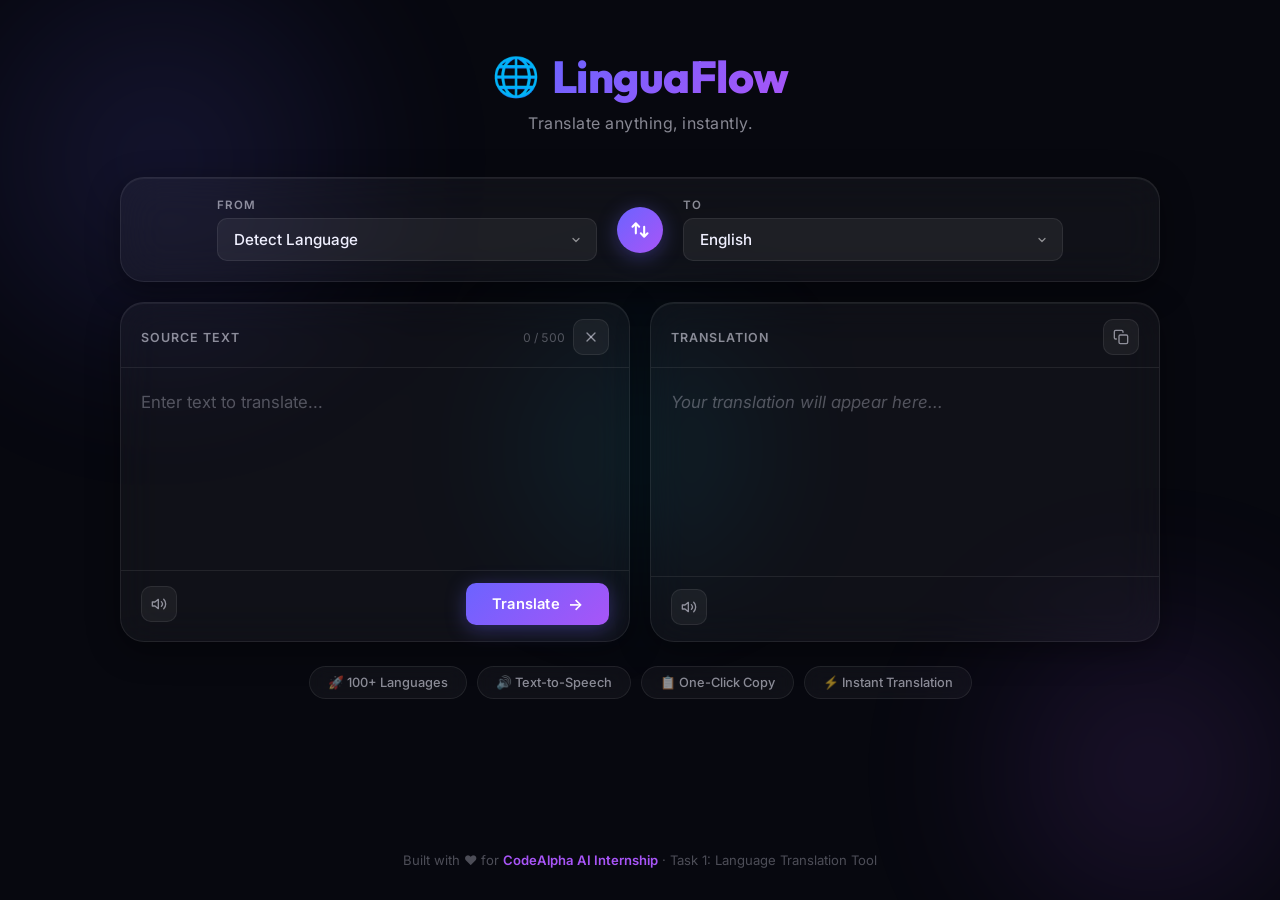
==== index.html @ 526bdebb "feat: Add Language Translation Tool - CodeAlpha AI Internship Task 1 - Beautiful dark UI with glassm" ====
<!DOCTYPE html>
<html lang="en">
<head>
  <meta charset="UTF-8" />
  <meta name="viewport" content="width=device-width, initial-scale=1.0" />
  <title>LinguaFlow – AI Language Translation Tool</title>
  <meta name="description" content="LinguaFlow: A powerful, beautiful AI-powered language translation tool. Translate text between 100+ languages instantly." />
  <link rel="preconnect" href="https://fonts.googleapis.com" />
  <link rel="preconnect" href="https://fonts.gstatic.com" crossorigin />
  <link href="https://fonts.googleapis.com/css2?family=Inter:wght@300;400;500;600;700&family=Outfit:wght@400;600;700;800&display=swap" rel="stylesheet" />
  <link rel="stylesheet" href="index.css" />
</head>
<body>

  <!-- Animated Background -->
  <div class="bg-orbs">
    <div class="orb orb-1"></div>
    <div class="orb orb-2"></div>
    <div class="orb orb-3"></div>
  </div>

  <!-- Header -->
  <header class="header">
    <div class="logo">
      <span class="logo-icon">🌐</span>
      <span class="logo-text">LinguaFlow</span>
    </div>
    <p class="header-tagline">Translate anything, instantly.</p>
  </header>

  <!-- Main App -->
  <main class="app-container">

    <!-- Language Selector Bar -->
    <div class="lang-bar glass-card">
      <div class="lang-select-wrap">
        <label for="sourceLang">From</label>
        <select id="sourceLang" class="lang-select"></select>
      </div>

      <button class="swap-btn" id="swapBtn" title="Swap Languages" aria-label="Swap Languages">
        <svg viewBox="0 0 24 24" fill="none" stroke="currentColor" stroke-width="2.5" stroke-linecap="round" stroke-linejoin="round">
          <path d="M7 16V4m0 0L3 8m4-4l4 4"/>
          <path d="M17 8v12m0 0l4-4m-4 4l-4-4"/>
        </svg>
      </button>

      <div class="lang-select-wrap">
        <label for="targetLang">To</label>
        <select id="targetLang" class="lang-select"></select>
      </div>
    </div>

    <!-- Translation Area -->
    <div class="translation-grid">

      <!-- Source Panel -->
      <div class="panel glass-card" id="sourcePanel">
        <div class="panel-header">
          <span class="panel-label">Source Text</span>
          <div class="panel-actions">
            <span class="char-count" id="charCount">0 / 500</span>
            <button class="icon-btn" id="clearBtn" title="Clear Text" aria-label="Clear text">
              <svg viewBox="0 0 24 24" fill="none" stroke="currentColor" stroke-width="2" stroke-linecap="round" stroke-linejoin="round">
                <line x1="18" y1="6" x2="6" y2="18"></line>
                <line x1="6" y1="6" x2="18" y2="18"></line>
              </svg>
            </button>
          </div>
        </div>
        <textarea
          id="sourceText"
          class="text-area"
          placeholder="Enter text to translate..."
          maxlength="500"
          aria-label="Source text input"
        ></textarea>
        <div class="panel-footer">
          <button class="icon-btn tts-btn" id="sourceTts" title="Listen (Source)" aria-label="Listen to source text">
            <svg viewBox="0 0 24 24" fill="none" stroke="currentColor" stroke-width="2" stroke-linecap="round" stroke-linejoin="round">
              <polygon points="11 5 6 9 2 9 2 15 6 15 11 19 11 5"></polygon>
              <path d="M15.54 8.46a5 5 0 0 1 0 7.07"></path>
              <path d="M19.07 4.93a10 10 0 0 1 0 14.14"></path>
            </svg>
          </button>
          <button class="translate-btn" id="translateBtn">
            <span class="btn-text">Translate</span>
            <span class="btn-icon">→</span>
          </button>
        </div>
      </div>

      <!-- Target Panel -->
      <div class="panel glass-card" id="targetPanel">
        <div class="panel-header">
          <span class="panel-label">Translation</span>
          <div class="panel-actions">
            <button class="icon-btn copy-btn" id="copyBtn" title="Copy Translation" aria-label="Copy translated text">
              <svg id="copyIcon" viewBox="0 0 24 24" fill="none" stroke="currentColor" stroke-width="2" stroke-linecap="round" stroke-linejoin="round">
                <rect x="9" y="9" width="13" height="13" rx="2" ry="2"></rect>
                <path d="M5 15H4a2 2 0 0 1-2-2V4a2 2 0 0 1 2-2h9a2 2 0 0 1 2 2v1"></path>
              </svg>
            </button>
          </div>
        </div>
        <div class="text-area output-area" id="outputText" aria-label="Translated text output" aria-live="polite">
          <span class="placeholder-text">Your translation will appear here...</span>
        </div>
        <div class="panel-footer">
          <button class="icon-btn tts-btn" id="targetTts" title="Listen (Translation)" aria-label="Listen to translated text">
            <svg viewBox="0 0 24 24" fill="none" stroke="currentColor" stroke-width="2" stroke-linecap="round" stroke-linejoin="round">
              <polygon points="11 5 6 9 2 9 2 15 6 15 11 19 11 5"></polygon>
              <path d="M15.54 8.46a5 5 0 0 1 0 7.07"></path>
              <path d="M19.07 4.93a10 10 0 0 1 0 14.14"></path>
            </svg>
          </button>
          <div class="status-badge" id="statusBadge" style="display:none;">
            <span class="status-dot"></span>
            <span id="statusText">Powered by MyMemory API</span>
          </div>
        </div>
      </div>

    </div>

    <!-- Loading Overlay -->
    <div class="loading-bar-wrap" id="loadingBar" style="display:none;" aria-hidden="true">
      <div class="loading-bar-inner"></div>
    </div>

    <!-- Error Toast -->
    <div class="toast" id="toast" role="alert" aria-live="assertive"></div>

    <!-- Feature Pills -->
    <div class="feature-pills">
      <span class="pill">🚀 100+ Languages</span>
      <span class="pill">🔊 Text-to-Speech</span>
      <span class="pill">📋 One-Click Copy</span>
      <span class="pill">⚡ Instant Translation</span>
    </div>

  </main>

  <!-- Footer -->
  <footer class="footer">
    <p>Built with ❤️ for <strong>CodeAlpha AI Internship</strong> · Task 1: Language Translation Tool</p>
  </footer>

  <script src="app.js"></script>
</body>
</html>
---- index.css ----
/* ============================================================
   LinguaFlow – Language Translation Tool
   CodeAlpha AI Internship · Task 1
   ============================================================ */

/* ---------- Design Tokens ---------- */
:root {
  --bg-primary: #07080f;
  --bg-secondary: #0d0f1a;
  --glass-bg: rgba(255, 255, 255, 0.04);
  --glass-border: rgba(255, 255, 255, 0.08);
  --glass-hover: rgba(255, 255, 255, 0.07);

  --accent-1: #6c63ff;
  --accent-2: #a855f7;
  --accent-3: #06b6d4;
  --accent-gradient: linear-gradient(135deg, #6c63ff, #a855f7);

  --text-primary: #f0f0ff;
  --text-secondary: rgba(240, 240, 255, 0.55);
  --text-muted: rgba(240, 240, 255, 0.3);

  --radius-sm: 10px;
  --radius-md: 16px;
  --radius-lg: 24px;
  --radius-xl: 32px;

  --shadow-card: 0 8px 32px rgba(0, 0, 0, 0.4), 0 1px 0 rgba(255,255,255,0.06) inset;
  --shadow-btn: 0 4px 20px rgba(108, 99, 255, 0.35);

  --transition: 0.25s cubic-bezier(0.4, 0, 0.2, 1);
  --font-display: 'Outfit', sans-serif;
  --font-body: 'Inter', sans-serif;
}

/* ---------- Reset & Base ---------- */
*, *::before, *::after {
  box-sizing: border-box;
  margin: 0;
  padding: 0;
}

html {
  scroll-behavior: smooth;
}

body {
  background-color: var(--bg-primary);
  color: var(--text-primary);
  font-family: var(--font-body);
  min-height: 100vh;
  display: flex;
  flex-direction: column;
  overflow-x: hidden;
  position: relative;
}

/* ---------- Animated Background Orbs ---------- */
.bg-orbs {
  position: fixed;
  inset: 0;
  z-index: 0;
  pointer-events: none;
  overflow: hidden;
}

.orb {
  position: absolute;
  border-radius: 50%;
  filter: blur(80px);
  opacity: 0.18;
  animation: float 18s ease-in-out infinite;
}

.orb-1 {
  width: 520px;
  height: 520px;
  background: radial-gradient(circle, #6c63ff, transparent 70%);
  top: -100px;
  left: -100px;
  animation-duration: 20s;
}

.orb-2 {
  width: 420px;
  height: 420px;
  background: radial-gradient(circle, #a855f7, transparent 70%);
  bottom: -80px;
  right: -80px;
  animation-duration: 16s;
  animation-delay: -6s;
}

.orb-3 {
  width: 300px;
  height: 300px;
  background: radial-gradient(circle, #06b6d4, transparent 70%);
  top: 50%;
  left: 50%;
  transform: translate(-50%, -50%);
  animation-duration: 22s;
  animation-delay: -10s;
}

@keyframes float {
  0%, 100% { transform: translateY(0) scale(1); }
  33%       { transform: translateY(-40px) scale(1.06); }
  66%       { transform: translateY(20px) scale(0.96); }
}

/* ---------- Glass Card ---------- */
.glass-card {
  background: var(--glass-bg);
  border: 1px solid var(--glass-border);
  backdrop-filter: blur(20px);
  -webkit-backdrop-filter: blur(20px);
  box-shadow: var(--shadow-card);
  border-radius: var(--radius-lg);
  transition: border-color var(--transition), box-shadow var(--transition);
}

.glass-card:hover {
  border-color: rgba(108, 99, 255, 0.2);
}

/* ---------- Header ---------- */
.header {
  position: relative;
  z-index: 10;
  text-align: center;
  padding: 48px 24px 12px;
}

.logo {
  display: inline-flex;
  align-items: center;
  gap: 12px;
  margin-bottom: 8px;
}

.logo-icon {
  font-size: 2.4rem;
  animation: spin-slow 20s linear infinite;
}

@keyframes spin-slow {
  from { transform: rotate(0deg); }
  to   { transform: rotate(360deg); }
}

.logo-text {
  font-family: var(--font-display);
  font-size: 2.8rem;
  font-weight: 800;
  background: var(--accent-gradient);
  -webkit-background-clip: text;
  -webkit-text-fill-color: transparent;
  background-clip: text;
  letter-spacing: -0.5px;
}

.header-tagline {
  color: var(--text-secondary);
  font-size: 1rem;
  font-weight: 400;
  letter-spacing: 0.5px;
}

/* ---------- App Container ---------- */
.app-container {
  position: relative;
  z-index: 10;
  width: 100%;
  max-width: 1080px;
  margin: 32px auto 0;
  padding: 0 20px 40px;
  display: flex;
  flex-direction: column;
  gap: 20px;
  flex: 1;
}

/* ---------- Language Bar ---------- */
.lang-bar {
  display: flex;
  align-items: center;
  justify-content: center;
  gap: 20px;
  padding: 20px 28px;
}

.lang-select-wrap {
  display: flex;
  flex-direction: column;
  gap: 6px;
  flex: 1;
  max-width: 380px;
}

.lang-select-wrap label {
  font-size: 0.72rem;
  font-weight: 600;
  text-transform: uppercase;
  letter-spacing: 1px;
  color: var(--text-secondary);
}

.lang-select {
  background: rgba(255, 255, 255, 0.06);
  border: 1px solid var(--glass-border);
  border-radius: var(--radius-sm);
  color: var(--text-primary);
  font-family: var(--font-body);
  font-size: 0.95rem;
  font-weight: 500;
  padding: 11px 16px;
  cursor: pointer;
  outline: none;
  transition: border-color var(--transition), background var(--transition);
  appearance: none;
  background-image: url("data:image/svg+xml,%3Csvg xmlns='http://www.w3.org/2000/svg' width='12' height='12' viewBox='0 0 24 24' fill='none' stroke='rgba(255,255,255,0.5)' stroke-width='2.5' stroke-linecap='round' stroke-linejoin='round'%3E%3Cpolyline points='6 9 12 15 18 9'%3E%3C/polyline%3E%3C/svg%3E");
  background-repeat: no-repeat;
  background-position: right 14px center;
  padding-right: 38px;
}

.lang-select:focus {
  border-color: var(--accent-1);
  background: rgba(108, 99, 255, 0.08);
}

.lang-select option {
  background: #1a1b2e;
  color: var(--text-primary);
}

/* ---------- Swap Button ---------- */
.swap-btn {
  width: 46px;
  height: 46px;
  min-width: 46px;
  border-radius: 50%;
  background: var(--accent-gradient);
  border: none;
  cursor: pointer;
  display: flex;
  align-items: center;
  justify-content: center;
  box-shadow: var(--shadow-btn);
  transition: transform var(--transition), box-shadow var(--transition);
  color: #fff;
}

.swap-btn svg {
  width: 20px;
  height: 20px;
}

.swap-btn:hover {
  transform: rotate(180deg) scale(1.1);
  box-shadow: 0 6px 28px rgba(168, 85, 247, 0.5);
}

.swap-btn:active {
  transform: rotate(180deg) scale(0.96);
}

/* ---------- Translation Grid ---------- */
.translation-grid {
  display: grid;
  grid-template-columns: 1fr 1fr;
  gap: 20px;
}

/* ---------- Panel ---------- */
.panel {
  display: flex;
  flex-direction: column;
  min-height: 340px;
}

.panel-header {
  display: flex;
  align-items: center;
  justify-content: space-between;
  padding: 16px 20px 12px;
  border-bottom: 1px solid var(--glass-border);
}

.panel-label {
  font-size: 0.78rem;
  font-weight: 600;
  text-transform: uppercase;
  letter-spacing: 1px;
  color: var(--text-secondary);
}

.panel-actions {
  display: flex;
  align-items: center;
  gap: 8px;
}

.char-count {
  font-size: 0.75rem;
  color: var(--text-muted);
  font-variant-numeric: tabular-nums;
}

/* ---------- Text Areas ---------- */
.text-area {
  flex: 1;
  background: transparent;
  border: none;
  outline: none;
  resize: none;
  color: var(--text-primary);
  font-family: var(--font-body);
  font-size: 1.05rem;
  line-height: 1.7;
  padding: 20px;
  width: 100%;
}

.text-area::placeholder {
  color: var(--text-muted);
}

.output-area {
  display: flex;
  align-items: flex-start;
  overflow-y: auto;
  min-height: 200px;
  word-break: break-word;
  white-space: pre-wrap;
  transition: color var(--transition);
}

.placeholder-text {
  color: var(--text-muted);
  font-style: italic;
}

.output-area.has-text {
  color: var(--text-primary);
}

/* ---------- Panel Footer ---------- */
.panel-footer {
  display: flex;
  align-items: center;
  justify-content: space-between;
  padding: 12px 20px 16px;
  border-top: 1px solid var(--glass-border);
}

/* ---------- Icon Buttons ---------- */
.icon-btn {
  width: 36px;
  height: 36px;
  border-radius: var(--radius-sm);
  background: rgba(255, 255, 255, 0.05);
  border: 1px solid var(--glass-border);
  color: var(--text-secondary);
  cursor: pointer;
  display: flex;
  align-items: center;
  justify-content: center;
  transition: all var(--transition);
}

.icon-btn svg {
  width: 16px;
  height: 16px;
}

.icon-btn:hover {
  background: rgba(108, 99, 255, 0.15);
  border-color: var(--accent-1);
  color: var(--text-primary);
  transform: scale(1.08);
}

.icon-btn:active {
  transform: scale(0.95);
}

.tts-btn.speaking {
  background: rgba(6, 182, 212, 0.2);
  border-color: var(--accent-3);
  color: var(--accent-3);
  animation: pulse-tts 1.2s ease-in-out infinite;
}

@keyframes pulse-tts {
  0%, 100% { box-shadow: 0 0 0 0 rgba(6, 182, 212, 0.4); }
  50%       { box-shadow: 0 0 0 8px rgba(6, 182, 212, 0); }
}

.copy-btn.copied {
  background: rgba(34, 197, 94, 0.2);
  border-color: #22c55e;
  color: #22c55e;
}

/* ---------- Translate Button ---------- */
.translate-btn {
  display: inline-flex;
  align-items: center;
  gap: 8px;
  padding: 11px 26px;
  border-radius: var(--radius-sm);
  background: var(--accent-gradient);
  border: none;
  color: #fff;
  font-family: var(--font-body);
  font-size: 0.92rem;
  font-weight: 600;
  cursor: pointer;
  box-shadow: var(--shadow-btn);
  transition: transform var(--transition), box-shadow var(--transition), opacity var(--transition);
  letter-spacing: 0.2px;
}

.translate-btn:hover:not(:disabled) {
  transform: translateY(-2px);
  box-shadow: 0 8px 28px rgba(108, 99, 255, 0.5);
}

.translate-btn:active:not(:disabled) {
  transform: translateY(0);
}

.translate-btn:disabled {
  opacity: 0.5;
  cursor: not-allowed;
}

.btn-icon {
  font-size: 1rem;
  transition: transform var(--transition);
}

.translate-btn:hover:not(:disabled) .btn-icon {
  transform: translateX(4px);
}

/* ---------- Loading Bar ---------- */
.loading-bar-wrap {
  width: 100%;
  height: 3px;
  background: rgba(255,255,255,0.06);
  border-radius: 99px;
  overflow: hidden;
}

.loading-bar-inner {
  height: 100%;
  width: 30%;
  background: var(--accent-gradient);
  border-radius: 99px;
  animation: loading-slide 1.4s ease-in-out infinite;
}

@keyframes loading-slide {
  0%   { transform: translateX(-100%); }
  100% { transform: translateX(450%); }
}

/* ---------- Toast ---------- */
.toast {
  position: fixed;
  bottom: 32px;
  left: 50%;
  transform: translateX(-50%) translateY(80px);
  background: #1e1f2e;
  border: 1px solid var(--glass-border);
  color: var(--text-primary);
  padding: 13px 24px;
  border-radius: var(--radius-md);
  font-size: 0.9rem;
  font-weight: 500;
  box-shadow: 0 12px 40px rgba(0,0,0,0.5);
  z-index: 999;
  opacity: 0;
  transition: transform 0.35s cubic-bezier(0.34, 1.56, 0.64, 1), opacity 0.3s ease;
  white-space: nowrap;
}

.toast.show {
  opacity: 1;
  transform: translateX(-50%) translateY(0);
}

.toast.success { border-color: #22c55e; }
.toast.error   { border-color: #ef4444; }

/* ---------- Status Badge ---------- */
.status-badge {
  display: inline-flex;
  align-items: center;
  gap: 7px;
  padding: 5px 12px;
  background: rgba(108, 99, 255, 0.1);
  border: 1px solid rgba(108, 99, 255, 0.2);
  border-radius: 99px;
  font-size: 0.72rem;
  font-weight: 500;
  color: var(--accent-1);
}

.status-dot {
  width: 7px;
  height: 7px;
  border-radius: 50%;
  background: var(--accent-1);
  animation: blink 2s ease-in-out infinite;
}

@keyframes blink {
  0%, 100% { opacity: 1; }
  50%       { opacity: 0.3; }
}

/* ---------- Feature Pills ---------- */
.feature-pills {
  display: flex;
  flex-wrap: wrap;
  gap: 10px;
  justify-content: center;
  padding-top: 4px;
}

.pill {
  padding: 8px 18px;
  background: var(--glass-bg);
  border: 1px solid var(--glass-border);
  border-radius: 99px;
  font-size: 0.8rem;
  font-weight: 500;
  color: var(--text-secondary);
  backdrop-filter: blur(10px);
  transition: all var(--transition);
  cursor: default;
}

.pill:hover {
  background: rgba(108, 99, 255, 0.1);
  border-color: rgba(108, 99, 255, 0.3);
  color: var(--text-primary);
  transform: translateY(-2px);
}

/* ---------- Footer ---------- */
.footer {
  position: relative;
  z-index: 10;
  text-align: center;
  padding: 20px 24px 32px;
  color: var(--text-muted);
  font-size: 0.82rem;
}

.footer strong {
  color: var(--accent-2);
  font-weight: 600;
}

/* ---------- Scrollbar ---------- */
::-webkit-scrollbar { width: 5px; }
::-webkit-scrollbar-track { background: transparent; }
::-webkit-scrollbar-thumb { background: rgba(108, 99, 255, 0.3); border-radius: 99px; }

/* ---------- Responsive ---------- */
@media (max-width: 768px) {
  .logo-text { font-size: 2rem; }
  .header { padding-top: 32px; }

  .lang-bar { flex-direction: column; gap: 14px; }
  .lang-select-wrap { max-width: 100%; width: 100%; }
  .swap-btn { transform: rotate(90deg); }
  .swap-btn:hover { transform: rotate(270deg) scale(1.1); }

  .translation-grid { grid-template-columns: 1fr; }

  .app-container { padding: 0 14px 32px; gap: 14px; }
}

@media (max-width: 420px) {
  .logo-text { font-size: 1.7rem; }
  .feature-pills { gap: 7px; }
  .pill { padding: 6px 13px; font-size: 0.74rem; }
}
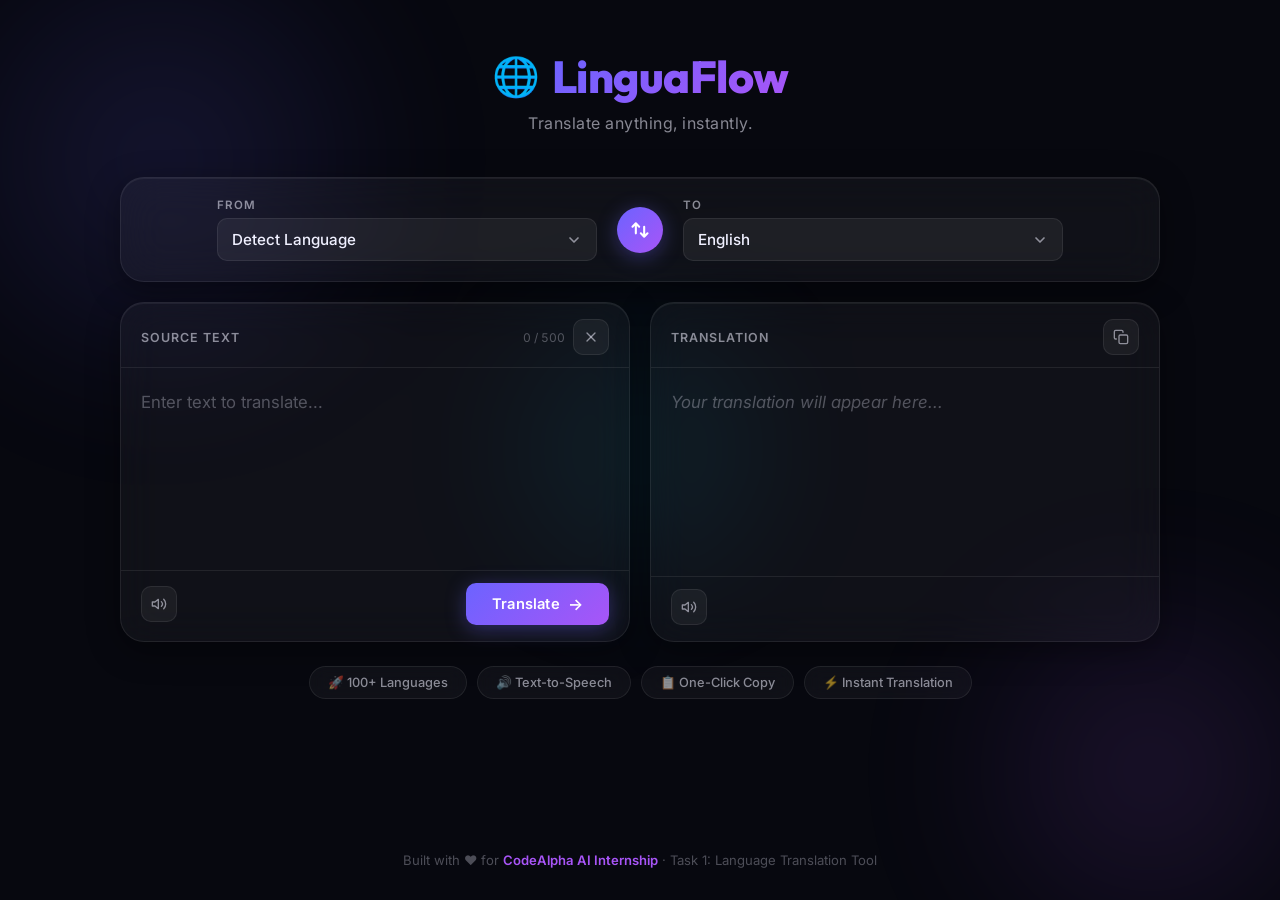
==== commit 6e487e04: "fix: Add searchable dropdowns, fix TTS/Copy, make pills functional - Replace native <select> with cu" ====
--- a/index.html
+++ b/index.html
@@ -33,9 +33,23 @@
 
     <!-- Language Selector Bar -->
     <div class="lang-bar glass-card">
+      <!-- Source Language Custom Dropdown -->
       <div class="lang-select-wrap">
-        <label for="sourceLang">From</label>
-        <select id="sourceLang" class="lang-select"></select>
+        <label>From</label>
+        <div class="cs-dropdown" id="sourceDropdown" data-value="auto">
+          <button class="cs-trigger" type="button" aria-haspopup="listbox" aria-expanded="false">
+            <span class="cs-selected">Detect Language</span>
+            <svg class="cs-arrow" viewBox="0 0 24 24" fill="none" stroke="currentColor" stroke-width="2.5" stroke-linecap="round" stroke-linejoin="round"><polyline points="6 9 12 15 18 9"></polyline></svg>
+          </button>
+          <div class="cs-panel" role="listbox">
+            <div class="cs-search-wrap">
+              <svg class="cs-search-icon" viewBox="0 0 24 24" fill="none" stroke="currentColor" stroke-width="2" stroke-linecap="round" stroke-linejoin="round"><circle cx="11" cy="11" r="8"></circle><line x1="21" y1="21" x2="16.65" y2="16.65"></line></svg>
+              <input class="cs-search" type="text" placeholder="Search language..." aria-label="Search source language" autocomplete="off" />
+            </div>
+            <ul class="cs-list"></ul>
+            <p class="cs-no-results">No languages found</p>
+          </div>
+        </div>
       </div>
 
       <button class="swap-btn" id="swapBtn" title="Swap Languages" aria-label="Swap Languages">
@@ -45,9 +59,23 @@
         </svg>
       </button>
 
+      <!-- Target Language Custom Dropdown -->
       <div class="lang-select-wrap">
-        <label for="targetLang">To</label>
-        <select id="targetLang" class="lang-select"></select>
+        <label>To</label>
+        <div class="cs-dropdown" id="targetDropdown" data-value="en">
+          <button class="cs-trigger" type="button" aria-haspopup="listbox" aria-expanded="false">
+            <span class="cs-selected">English</span>
+            <svg class="cs-arrow" viewBox="0 0 24 24" fill="none" stroke="currentColor" stroke-width="2.5" stroke-linecap="round" stroke-linejoin="round"><polyline points="6 9 12 15 18 9"></polyline></svg>
+          </button>
+          <div class="cs-panel" role="listbox">
+            <div class="cs-search-wrap">
+              <svg class="cs-search-icon" viewBox="0 0 24 24" fill="none" stroke="currentColor" stroke-width="2" stroke-linecap="round" stroke-linejoin="round"><circle cx="11" cy="11" r="8"></circle><line x1="21" y1="21" x2="16.65" y2="16.65"></line></svg>
+              <input class="cs-search" type="text" placeholder="Search language..." aria-label="Search target language" autocomplete="off" />
+            </div>
+            <ul class="cs-list"></ul>
+            <p class="cs-no-results">No languages found</p>
+          </div>
+        </div>
       </div>
     </div>
 
@@ -131,12 +159,12 @@
     <!-- Error Toast -->
     <div class="toast" id="toast" role="alert" aria-live="assertive"></div>
 
-    <!-- Feature Pills -->
+    <!-- Feature Pills (Functional Buttons) -->
     <div class="feature-pills">
-      <span class="pill">🚀 100+ Languages</span>
-      <span class="pill">🔊 Text-to-Speech</span>
-      <span class="pill">📋 One-Click Copy</span>
-      <span class="pill">⚡ Instant Translation</span>
+      <button class="pill" id="pillLangs"   title="Browse all supported languages">🚀 100+ Languages</button>
+      <button class="pill" id="pillTts"    title="Listen to the translation">🔊 Text-to-Speech</button>
+      <button class="pill" id="pillCopy"   title="Copy translation to clipboard">📋 One-Click Copy</button>
+      <button class="pill" id="pillTranslate" title="Translate now">⚡ Instant Translation</button>
     </div>
 
   </main>
--- a/index.css
+++ b/index.css
@@ -2,6 +2,9 @@
    LinguaFlow – Language Translation Tool
    CodeAlpha AI Internship · Task 1
    ============================================================ */
+
+/* make pill buttons look/behave like the old pill spans */
+button.pill { font-family: var(--font-body); }
 
 /* ---------- Design Tokens ---------- */
 :root {
@@ -205,7 +208,18 @@
   color: var(--text-secondary);
 }
 
-.lang-select {
+/* ---------- Custom Searchable Dropdown ---------- */
+.cs-dropdown {
+  position: relative;
+  width: 100%;
+}
+
+.cs-trigger {
+  width: 100%;
+  display: flex;
+  align-items: center;
+  justify-content: space-between;
+  gap: 10px;
   background: rgba(255, 255, 255, 0.06);
   border: 1px solid var(--glass-border);
   border-radius: var(--radius-sm);
@@ -213,26 +227,133 @@
   font-family: var(--font-body);
   font-size: 0.95rem;
   font-weight: 500;
-  padding: 11px 16px;
+  padding: 11px 14px;
   cursor: pointer;
   outline: none;
+  text-align: left;
   transition: border-color var(--transition), background var(--transition);
-  appearance: none;
-  background-image: url("data:image/svg+xml,%3Csvg xmlns='http://www.w3.org/2000/svg' width='12' height='12' viewBox='0 0 24 24' fill='none' stroke='rgba(255,255,255,0.5)' stroke-width='2.5' stroke-linecap='round' stroke-linejoin='round'%3E%3Cpolyline points='6 9 12 15 18 9'%3E%3C/polyline%3E%3C/svg%3E");
-  background-repeat: no-repeat;
-  background-position: right 14px center;
-  padding-right: 38px;
-}
-
-.lang-select:focus {
+}
+
+.cs-trigger:hover,
+.cs-dropdown.open .cs-trigger {
   border-color: var(--accent-1);
   background: rgba(108, 99, 255, 0.08);
 }
 
-.lang-select option {
-  background: #1a1b2e;
-  color: var(--text-primary);
-}
+.cs-selected {
+  flex: 1;
+  white-space: nowrap;
+  overflow: hidden;
+  text-overflow: ellipsis;
+}
+
+.cs-arrow {
+  width: 16px;
+  height: 16px;
+  min-width: 16px;
+  color: var(--text-secondary);
+  transition: transform var(--transition);
+}
+
+.cs-dropdown.open .cs-arrow {
+  transform: rotate(180deg);
+}
+
+/* Dropdown Panel */
+.cs-panel {
+  position: absolute;
+  top: calc(100% + 8px);
+  left: 0;
+  right: 0;
+  z-index: 100;
+  background: #13142a;
+  border: 1px solid rgba(108, 99, 255, 0.3);
+  border-radius: var(--radius-md);
+  box-shadow: 0 16px 48px rgba(0,0,0,0.6);
+  display: none;
+  flex-direction: column;
+  overflow: hidden;
+  backdrop-filter: blur(20px);
+}
+
+.cs-dropdown.open .cs-panel {
+  display: flex;
+  animation: dropdown-in 0.2s cubic-bezier(0.4, 0, 0.2, 1);
+}
+
+@keyframes dropdown-in {
+  from { opacity: 0; transform: translateY(-8px) scale(0.98); }
+  to   { opacity: 1; transform: translateY(0) scale(1); }
+}
+
+/* Search Input inside panel */
+.cs-search-wrap {
+  display: flex;
+  align-items: center;
+  gap: 10px;
+  padding: 12px 14px;
+  border-bottom: 1px solid var(--glass-border);
+}
+
+.cs-search-icon {
+  width: 15px;
+  height: 15px;
+  min-width: 15px;
+  color: var(--text-muted);
+}
+
+.cs-search {
+  flex: 1;
+  background: transparent;
+  border: none;
+  outline: none;
+  color: var(--text-primary);
+  font-family: var(--font-body);
+  font-size: 0.9rem;
+}
+
+.cs-search::placeholder {
+  color: var(--text-muted);
+}
+
+/* Language List */
+.cs-list {
+  list-style: none;
+  max-height: 220px;
+  overflow-y: auto;
+  padding: 6px 0;
+}
+
+.cs-option {
+  padding: 9px 16px;
+  font-size: 0.9rem;
+  color: var(--text-secondary);
+  cursor: pointer;
+  transition: background var(--transition), color var(--transition);
+}
+
+.cs-option:hover {
+  background: rgba(108, 99, 255, 0.12);
+  color: var(--text-primary);
+}
+
+.cs-option.active {
+  background: rgba(108, 99, 255, 0.18);
+  color: var(--accent-1);
+  font-weight: 600;
+}
+
+.cs-no-results {
+  display: none;
+  padding: 14px 16px;
+  font-size: 0.85rem;
+  color: var(--text-muted);
+  text-align: center;
+}
+
+/* Scrollbar for list */
+.cs-list::-webkit-scrollbar { width: 4px; }
+.cs-list::-webkit-scrollbar-thumb { background: rgba(108,99,255,0.3); border-radius: 99px; }
 
 /* ---------- Swap Button ---------- */
 .swap-btn {
